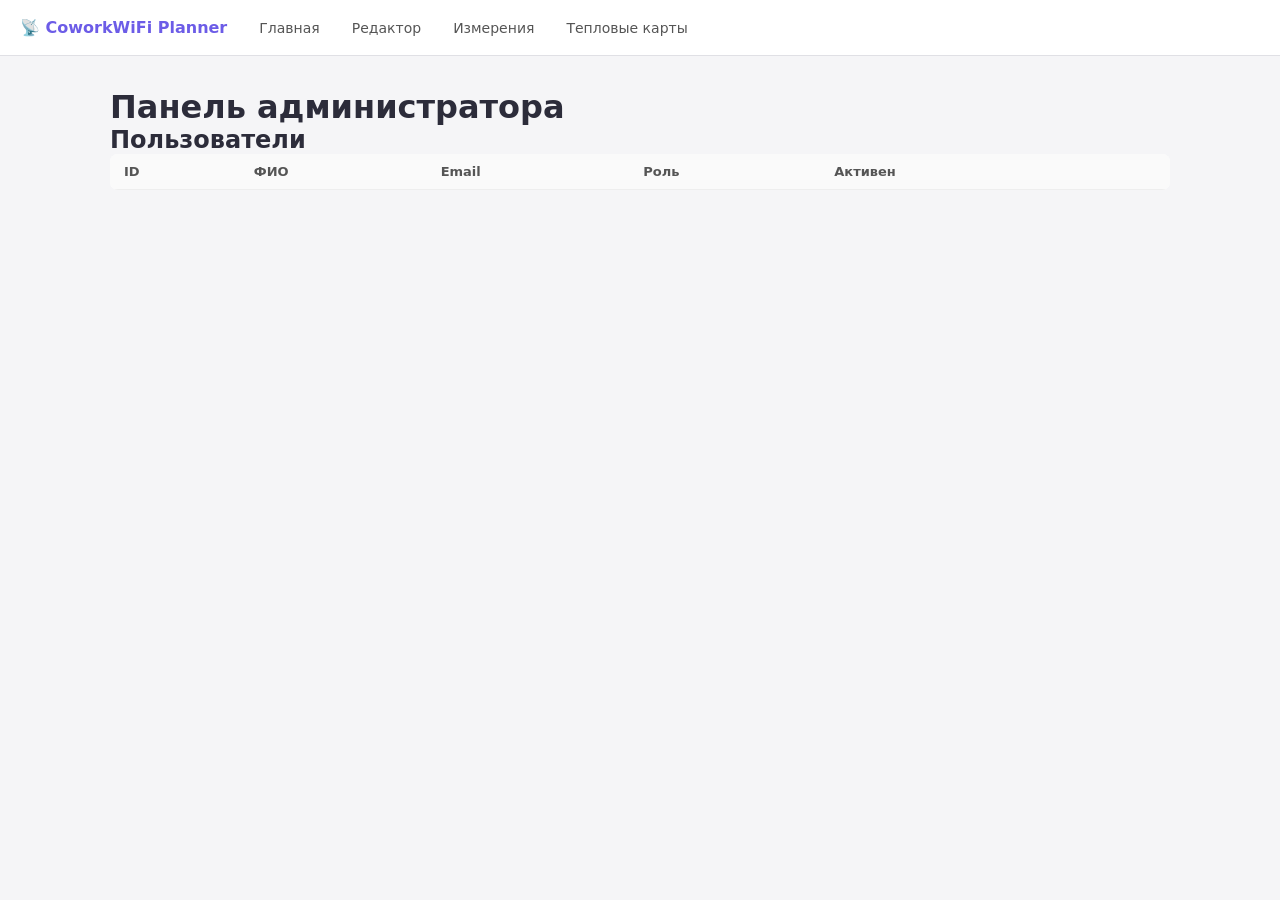
==== static/admin.html @ eb7f139a "Initial commit: CoworkWiFi Planner" ====
<!DOCTYPE html>
<html lang="ru">
<head>
<meta charset="UTF-8">
<title>Админ-панель</title>
<link rel="stylesheet" href="/static/css/style.css">
</head>
<body>
<header class="topbar">
  <div class="logo">📡 CoworkWiFi Planner</div>
  <nav>
    <a href="/static/index.html">Главная</a>
    <a href="/static/editor.html">Редактор</a>
    <a href="/static/measurements.html">Измерения</a>
    <a href="/static/heatmap.html">Тепловые карты</a>
    <a href="/static/admin.html" class="active" id="adminLink" style="display:none">Админ</a>
  </nav>
  <div class="user-info"><span id="userName"></span></div>
</header>
<main class="container">
  <h1>Панель администратора</h1>

  <section>
    <h2>Пользователи</h2>
    <table class="table" id="usersTable">
      <thead>
        <tr><th>ID</th><th>ФИО</th><th>Email</th><th>Роль</th><th>Активен</th><th></th></tr>
      </thead>
      <tbody></tbody>
    </table>
  </section>
</main>
<script src="/static/js/api.js"></script>
<script src="/static/js/admin.js"></script>
</body>
</html>
---- static/css/style.css ----
* { box-sizing: border-box; margin: 0; padding: 0; }
body {
  font-family: 'Segoe UI', system-ui, sans-serif;
  background: #f5f5f7;
  color: #2c2c3a;
  min-height: 100vh;
}
a { color: #6c5ce7; text-decoration: none; }

.topbar {
  height: 56px; background: #fff; border-bottom: 1px solid #e0e0e5;
  display: flex; align-items: center; padding: 0 20px; gap: 24px;
}
.topbar .logo { font-weight: 700; color: #6c5ce7; }
.topbar nav { display: flex; gap: 16px; }
.topbar nav a { color: #555; font-size: 14px; padding: 4px 8px; border-radius: 6px; }
.topbar nav a.active { background: #f0eeff; color: #6c5ce7; }
.user-info { margin-left: auto; display: flex; align-items: center; gap: 12px; font-size: 14px; }

.container { max-width: 1100px; margin: 0 auto; padding: 32px 20px; }

.hero { text-align: center; padding: 40px 0; }
.hero h1 { font-size: 28px; margin-bottom: 12px; }
.hero p { color: #666; margin-bottom: 24px; }
.hero-actions { display: flex; gap: 12px; justify-content: center; }

.features {
  display: grid; grid-template-columns: repeat(auto-fit, minmax(220px, 1fr));
  gap: 16px; margin-top: 40px;
}
.feature {
  background: #fff; padding: 20px; border-radius: 12px;
  border: 1px solid #e0e0e5;
}
.feature-icon { font-size: 28px; margin-bottom: 8px; }
.feature h3 { font-size: 15px; margin-bottom: 6px; }
.feature p { font-size: 13px; color: #666; }

.btn {
  background: #fff; border: 1px solid #d0d0d8; color: #2c2c3a;
  padding: 8px 16px; border-radius: 8px; cursor: pointer; font-size: 14px;
  transition: all .15s;
}
.btn:hover { background: #f5f5f7; }
.btn-primary {
  background: #6c5ce7; border-color: #6c5ce7; color: #fff;
  padding: 8px 16px; border-radius: 8px; cursor: pointer; font-size: 14px;
  display: inline-block;
}
.btn-primary:hover { background: #8171f0; }

/* Авторизация */
.auth-page {
  display: flex; align-items: center; justify-content: center;
  min-height: 100vh; background: linear-gradient(135deg, #6c5ce7, #a29bfe);
}
.auth-card {
  background: #fff; padding: 32px; border-radius: 16px;
  width: 100%; max-width: 400px;
  box-shadow: 0 10px 40px rgba(0,0,0,.15);
}
.auth-card h1 { font-size: 20px; margin-bottom: 6px; text-align: center; }
.auth-card .subtitle { text-align: center; color: #888; font-size: 13px; margin-bottom: 24px; }
.auth-card label { display: block; margin-bottom: 12px; font-size: 13px; color: #555; }
.auth-card input, .auth-card select {
  width: 100%; padding: 10px; border: 1px solid #d0d0d8;
  border-radius: 8px; margin-top: 4px; font-size: 14px;
}
.auth-card button { width: 100%; margin-top: 8px; }
.hint { text-align: center; font-size: 13px; color: #888; margin-top: 16px; }
.msg { margin-top: 12px; font-size: 13px; text-align: center; }
.msg.error { color: #e74c3c; }
.msg.success { color: #27ae60; }

/* Таблицы */
.table { width: 100%; border-collapse: collapse; background: #fff; border-radius: 8px; overflow: hidden; }
.table th, .table td { padding: 10px 14px; text-align: left; border-bottom: 1px solid #eee; font-size: 14px; }
.table th { background: #fafafa; font-weight: 600; color: #555; font-size: 13px; }

pre { background: #2c2c3a; color: #e4e4ec; padding: 12px; border-radius: 8px; font-size: 13px; }
code { background: #f0eeff; color: #6c5ce7; padding: 2px 6px; border-radius: 4px; font-size: 13px; }
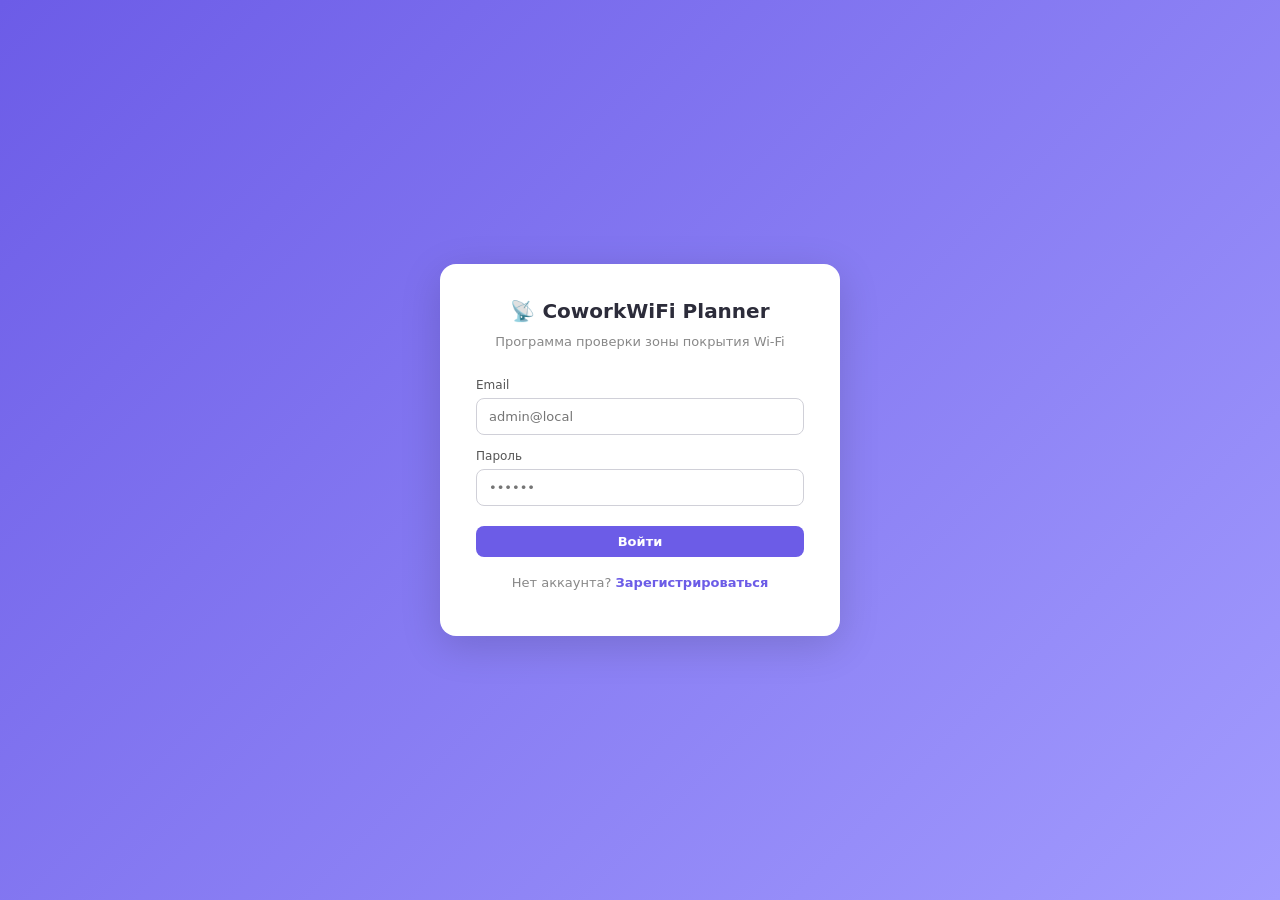
==== commit c7490b47: "ver 0.0.4" ====
--- a/static/admin.html
+++ b/static/admin.html
@@ -2,35 +2,143 @@
 <html lang="ru">
 <head>
 <meta charset="UTF-8">
-<title>Админ-панель</title>
+<meta name="viewport" content="width=device-width, initial-scale=1.0">
+<title>Админ-панель — CoworkWiFi Planner</title>
 <link rel="stylesheet" href="/static/css/style.css">
 </head>
-<body>
+<body class="admin-page">
 <header class="topbar">
   <div class="logo">📡 CoworkWiFi Planner</div>
   <nav>
     <a href="/static/index.html">Главная</a>
     <a href="/static/editor.html">Редактор</a>
     <a href="/static/measurements.html">Измерения</a>
-    <a href="/static/heatmap.html">Тепловые карты</a>
-    <a href="/static/admin.html" class="active" id="adminLink" style="display:none">Админ</a>
+    <a href="/static/admin.html" class="active">Админ</a>
   </nav>
-  <div class="user-info"><span id="userName"></span></div>
+  <div class="user-info">
+    <span id="userName"></span>
+    <button id="logoutBtn" class="btn">Выйти</button>
+  </div>
 </header>
-<main class="container">
+
+<main class="container" style="max-width:1300px">
   <h1>Панель администратора</h1>
 
-  <section>
-    <h2>Пользователи</h2>
-    <table class="table" id="usersTable">
-      <thead>
-        <tr><th>ID</th><th>ФИО</th><th>Email</th><th>Роль</th><th>Активен</th><th></th></tr>
-      </thead>
-      <tbody></tbody>
-    </table>
+  <div class="tabs">
+    <button class="tab active" data-tab="dashboard">📊 Обзор</button>
+    <button class="tab" data-tab="users">👥 Пользователи</button>
+    <button class="tab" data-tab="projects">📁 Проекты</button>
+    <button class="tab" data-tab="audit">📜 Журнал действий</button>
+  </div>
+
+  <!-- ОБЗОР -->
+  <section id="tab-dashboard">
+    <div class="metric-grid" id="metricGrid"></div>
+    <div class="chart-row">
+      <div class="chart-box">
+        <h3>Регистрации за 7 дней</h3>
+        <div class="bar-chart" id="regChart"></div>
+      </div>
+      <div class="chart-box">
+        <h3>Проекты за 7 дней</h3>
+        <div class="bar-chart" id="projChart"></div>
+      </div>
+    </div>
+    <div class="chart-row">
+      <div class="chart-box">
+        <h3>Распределение по ролям</h3>
+        <div id="roleChart"></div>
+      </div>
+      <div class="chart-box">
+        <h3>Содержимое проектов</h3>
+        <div id="contentChart"></div>
+      </div>
+    </div>
+  </section>
+
+  <!-- ПОЛЬЗОВАТЕЛИ -->
+  <section id="tab-users" style="display:none">
+    <div class="toolbar">
+      <h2>Пользователи</h2>
+      <button class="btn-primary-sm" id="addUserBtn">➕ Добавить пользователя</button>
+    </div>
+    <div class="table-wrap">
+      <table class="table" id="usersTable">
+        <thead>
+          <tr>
+            <th>ID</th><th>ФИО</th><th>Email</th><th>Роль</th>
+            <th>Статус</th><th>Зарегистрирован</th><th>Последний вход</th>
+            <th>Действия</th>
+          </tr>
+        </thead>
+        <tbody></tbody>
+      </table>
+    </div>
+  </section>
+
+  <!-- ПРОЕКТЫ -->
+  <section id="tab-projects" style="display:none">
+    <div class="toolbar">
+      <h2>Все проекты</h2>
+    </div>
+    <div class="table-wrap">
+      <table class="table" id="projectsTable">
+        <thead>
+          <tr>
+            <th>ID</th><th>Название</th><th>Владелец</th><th>Размер</th>
+            <th>Элементов</th><th>Устройств</th><th>AP</th><th>Создан</th><th></th>
+          </tr>
+        </thead>
+        <tbody></tbody>
+      </table>
+    </div>
+  </section>
+
+  <!-- ЖУРНАЛ -->
+  <section id="tab-audit" style="display:none">
+    <div class="toolbar">
+      <h2>Журнал действий</h2>
+      <button class="btn-sm" id="refreshAudit">🔄 Обновить</button>
+    </div>
+    <div class="table-wrap">
+      <table class="table" id="auditTable">
+        <thead>
+          <tr>
+            <th>Время</th><th>Пользователь</th><th>Действие</th>
+            <th>Сущность</th><th>ID</th>
+          </tr>
+        </thead>
+        <tbody></tbody>
+      </table>
+    </div>
   </section>
 </main>
+
+<!-- МОДАЛКА добавления пользователя -->
+<div class="modal-mask" id="userModal">
+  <div class="modal">
+    <h2>Новый пользователь</h2>
+    <label>ФИО</label>
+    <input type="text" id="nuName" placeholder="Иван Иванов">
+    <label>Email</label>
+    <input type="email" id="nuEmail" placeholder="user@example.com">
+    <label>Пароль</label>
+    <input type="password" id="nuPassword" placeholder="минимум 6 символов">
+    <label>Роль</label>
+    <select id="nuRole">
+      <option value="analyst">Аналитик</option>
+      <option value="engineer">Инженер</option>
+      <option value="admin">Администратор</option>
+    </select>
+    <div class="modal-btns">
+      <button class="cancel" id="nuCancel">Отмена</button>
+      <button class="ok" id="nuCreate">Создать</button>
+    </div>
+  </div>
+</div>
+
 <script src="/static/js/api.js"></script>
+<script src="/static/js/report.js"></script>
 <script src="/static/js/admin.js"></script>
 </body>
 </html>
--- a/static/css/style.css
+++ b/static/css/style.css
@@ -1,81 +1,688 @@
+/* ============================================================
+   CoworkWiFi Planner — ЕДИНЫЙ ФАЙЛ СТИЛЕЙ
+   Курсовой проект 2026–2027 · Скрыпкин М. Ю. · СИП-323/24
+   ============================================================ */
+
+/* 1. БАЗА */
 * { box-sizing: border-box; margin: 0; padding: 0; }
 body {
-  font-family: 'Segoe UI', system-ui, sans-serif;
+  font-family: 'Segoe UI', system-ui, -apple-system, sans-serif;
   background: #f5f5f7;
   color: #2c2c3a;
   min-height: 100vh;
+  font-size: 14px;
+  line-height: 1.5;
 }
 a { color: #6c5ce7; text-decoration: none; }
-
+a:hover { text-decoration: underline; }
+body.editor-page, body.measurements-page { overflow: hidden; margin: 0; }
+
+/* 2. TOPBAR */
 .topbar {
   height: 56px; background: #fff; border-bottom: 1px solid #e0e0e5;
-  display: flex; align-items: center; padding: 0 20px; gap: 24px;
-}
-.topbar .logo { font-weight: 700; color: #6c5ce7; }
-.topbar nav { display: flex; gap: 16px; }
-.topbar nav a { color: #555; font-size: 14px; padding: 4px 8px; border-radius: 6px; }
-.topbar nav a.active { background: #f0eeff; color: #6c5ce7; }
-.user-info { margin-left: auto; display: flex; align-items: center; gap: 12px; font-size: 14px; }
-
-.container { max-width: 1100px; margin: 0 auto; padding: 32px 20px; }
-
-.hero { text-align: center; padding: 40px 0; }
-.hero h1 { font-size: 28px; margin-bottom: 12px; }
-.hero p { color: #666; margin-bottom: 24px; }
-.hero-actions { display: flex; gap: 12px; justify-content: center; }
-
-.features {
-  display: grid; grid-template-columns: repeat(auto-fit, minmax(220px, 1fr));
-  gap: 16px; margin-top: 40px;
-}
-.feature {
-  background: #fff; padding: 20px; border-radius: 12px;
-  border: 1px solid #e0e0e5;
-}
-.feature-icon { font-size: 28px; margin-bottom: 8px; }
-.feature h3 { font-size: 15px; margin-bottom: 6px; }
-.feature p { font-size: 13px; color: #666; }
-
+  display: flex; align-items: center; padding: 0 20px;
+  gap: 24px; flex-shrink: 0;
+}
+.topbar .logo { font-weight: 700; color: #6c5ce7; font-size: 14px; white-space: nowrap; }
+.topbar nav { display: flex; gap: 4px; flex: 1; }
+.topbar nav a {
+  color: #555; font-size: 13px; padding: 6px 12px;
+  border-radius: 6px; text-decoration: none;
+  transition: background .15s, color .15s;
+}
+.topbar nav a:hover { background: #f5f5f7; color: #2c2c3a; text-decoration: none; }
+.topbar nav a.active { background: #f0eeff; color: #6c5ce7; font-weight: 600; }
+.user-info {
+  margin-left: auto; display: flex; align-items: center;
+  gap: 12px; font-size: 13px; color: #555;
+}
+
+/* 3. КНОПКИ */
 .btn {
   background: #fff; border: 1px solid #d0d0d8; color: #2c2c3a;
-  padding: 8px 16px; border-radius: 8px; cursor: pointer; font-size: 14px;
-  transition: all .15s;
+  padding: 7px 14px; border-radius: 8px; cursor: pointer;
+  font-size: 13px; font-family: inherit; transition: all .15s;
+  display: inline-flex; align-items: center; gap: 6px;
 }
 .btn:hover { background: #f5f5f7; }
 .btn-primary {
-  background: #6c5ce7; border-color: #6c5ce7; color: #fff;
-  padding: 8px 16px; border-radius: 8px; cursor: pointer; font-size: 14px;
-  display: inline-block;
-}
-.btn-primary:hover { background: #8171f0; }
-
-/* Авторизация */
-.auth-page {
-  display: flex; align-items: center; justify-content: center;
-  min-height: 100vh; background: linear-gradient(135deg, #6c5ce7, #a29bfe);
-}
-.auth-card {
-  background: #fff; padding: 32px; border-radius: 16px;
-  width: 100%; max-width: 400px;
-  box-shadow: 0 10px 40px rgba(0,0,0,.15);
-}
-.auth-card h1 { font-size: 20px; margin-bottom: 6px; text-align: center; }
-.auth-card .subtitle { text-align: center; color: #888; font-size: 13px; margin-bottom: 24px; }
-.auth-card label { display: block; margin-bottom: 12px; font-size: 13px; color: #555; }
-.auth-card input, .auth-card select {
-  width: 100%; padding: 10px; border: 1px solid #d0d0d8;
-  border-radius: 8px; margin-top: 4px; font-size: 14px;
-}
-.auth-card button { width: 100%; margin-top: 8px; }
-.hint { text-align: center; font-size: 13px; color: #888; margin-top: 16px; }
+  background: #6c5ce7; border: none; color: #fff;
+  padding: 8px 16px; border-radius: 8px; cursor: pointer;
+  font-size: 13px; font-weight: 600; font-family: inherit;
+  transition: background .15s;
+  display: inline-flex; align-items: center; justify-content: center;
+  gap: 6px; text-decoration: none;
+}
+.btn-primary:hover { background: #8171f0; color: #fff; text-decoration: none; }
+.btn-danger {
+  background: #e74c3c; color: #fff; border: none;
+  padding: 8px 14px; border-radius: 6px; cursor: pointer;
+  font-size: 13px; font-family: inherit; transition: background .15s;
+  width: 100%; margin-top: 6px;
+}
+.btn-danger:hover { background: #c0392b; }
+.btn-sm {
+  background: #fff; border: 1px solid #d0d0d8;
+  padding: 4px 10px; border-radius: 5px; font-size: 11px;
+  cursor: pointer; font-family: inherit; margin-right: 4px;
+  transition: background .15s;
+}
+.btn-sm:hover { background: #f5f5f7; }
+.btn-sm.danger { color: #e74c3c; border-color: #f5c6c0; }
+.btn-sm.danger:hover { background: #fcebe8; }
+.btn-primary-sm {
+  background: #6c5ce7; color: #fff; border: none;
+  padding: 8px 14px; border-radius: 6px; font-size: 13px;
+  cursor: pointer; font-weight: 600; font-family: inherit;
+  transition: background .15s;
+}
+.btn-primary-sm:hover { background: #8171f0; }
+
+/* 4. КОНТЕЙНЕР */
+.container { max-width: 1100px; margin: 0 auto; padding: 32px 20px; }
+.container h1 { font-size: 22px; font-weight: 700; margin-bottom: 16px; }
+
+/* 5. ТАБЛИЦЫ */
+.table-wrap {
+  background: #fff; border: 1px solid #e0e0e5;
+  border-radius: 12px; overflow: hidden;
+}
+.table { width: 100%; border-collapse: collapse; font-size: 13px; }
+.table th, .table td {
+  padding: 10px 14px; text-align: left;
+  border-bottom: 1px solid #f0f0f5; vertical-align: middle;
+}
+.table th {
+  background: #fafafa; font-weight: 600; color: #555;
+  font-size: 11px; text-transform: uppercase; letter-spacing: .5px;
+}
+.table tr:last-child td { border-bottom: none; }
+.table tr:hover td { background: #fafaff; }
+
+/* 6. БЕЙДЖИ */
+.badge {
+  display: inline-block; padding: 3px 9px;
+  border-radius: 10px; font-size: 10px; font-weight: 700;
+  text-transform: uppercase; letter-spacing: .3px;
+}
+.badge.admin    { background: #ffe0e0; color: #c0392b; }
+.badge.engineer { background: #e0f0ff; color: #2980b9; }
+.badge.analyst  { background: #e8e8f0; color: #555; }
+.badge.active   { background: #d8f5e8; color: #00b894; }
+.badge.blocked  { background: #f0f0f0; color: #999; }
+
+/* 7. СООБЩЕНИЯ */
 .msg { margin-top: 12px; font-size: 13px; text-align: center; }
 .msg.error { color: #e74c3c; }
 .msg.success { color: #27ae60; }
 
-/* Таблицы */
-.table { width: 100%; border-collapse: collapse; background: #fff; border-radius: 8px; overflow: hidden; }
-.table th, .table td { padding: 10px 14px; text-align: left; border-bottom: 1px solid #eee; font-size: 14px; }
-.table th { background: #fafafa; font-weight: 600; color: #555; font-size: 13px; }
-
-pre { background: #2c2c3a; color: #e4e4ec; padding: 12px; border-radius: 8px; font-size: 13px; }
-code { background: #f0eeff; color: #6c5ce7; padding: 2px 6px; border-radius: 4px; font-size: 13px; }+/* 8. КОД */
+pre {
+  background: #2c2c3a; color: #e4e4ec; padding: 12px;
+  border-radius: 8px; font-size: 12px; overflow-x: auto;
+  font-family: 'Consolas', 'Monaco', monospace;
+}
+code {
+  background: #f0eeff; color: #6c5ce7; padding: 2px 6px;
+  border-radius: 4px; font-size: 12px;
+  font-family: 'Consolas', 'Monaco', monospace;
+}
+
+/* 9. МОДАЛЬНЫЕ ОКНА */
+.modal-mask {
+  position: fixed; inset: 0; background: rgba(0,0,0,.4);
+  display: none; align-items: center; justify-content: center; z-index: 100;
+}
+.modal-mask.show { display: flex; }
+.modal {
+  background: #fff; padding: 24px; border-radius: 12px;
+  width: 380px; max-width: 92vw;
+  box-shadow: 0 10px 40px rgba(0,0,0,.2);
+}
+.modal h2 { font-size: 16px; margin-bottom: 14px; color: #2c2c3a; }
+.modal label { display: block; font-size: 12px; color: #777; margin: 10px 0 4px; }
+.modal input, .modal select, .modal textarea {
+  width: 100%; padding: 8px 10px; border: 1px solid #d0d0d8;
+  border-radius: 6px; font-size: 13px; font-family: inherit;
+  outline: none; box-sizing: border-box;
+}
+.modal input:focus, .modal select:focus, .modal textarea:focus { border-color: #6c5ce7; }
+.modal-btns { display: flex; gap: 8px; margin-top: 18px; }
+.modal-btns button {
+  flex: 1; padding: 9px; border-radius: 6px; font-size: 13px;
+  cursor: pointer; border: none; font-family: inherit;
+  transition: background .15s;
+}
+.modal-btns .cancel { background: #f0f0f5; color: #555; }
+.modal-btns .cancel:hover { background: #e4e4ea; }
+.modal-btns .ok { background: #6c5ce7; color: #fff; font-weight: 600; }
+.modal-btns .ok:hover { background: #8171f0; }
+
+/* 10. ПУСТЫЕ СОСТОЯНИЯ */
+.empty { text-align: center; padding: 40px 20px; color: #999; font-size: 13px; }
+.empty .big { font-size: 42px; opacity: .4; margin-bottom: 8px; }
+
+/* 11. АВТОРИЗАЦИЯ */
+.auth-page {
+  display: flex; align-items: center; justify-content: center;
+  min-height: 100vh;
+  background: linear-gradient(135deg, #6c5ce7 0%, #a29bfe 100%);
+  padding: 20px;
+}
+.auth-card {
+  background: #fff; padding: 32px 36px; border-radius: 16px;
+  width: 100%; max-width: 400px;
+  box-shadow: 0 10px 40px rgba(0,0,0,.15);
+}
+.auth-card h1 { font-size: 20px; margin-bottom: 6px; text-align: center; font-weight: 700; }
+.auth-card .subtitle { text-align: center; color: #888; font-size: 13px; margin-bottom: 24px; }
+.auth-card label { display: block; margin-bottom: 12px; font-size: 12px; color: #555; }
+.auth-card input, .auth-card select {
+  width: 100%; padding: 10px 12px; border: 1px solid #d0d0d8;
+  border-radius: 8px; margin-top: 4px; font-size: 13px;
+  font-family: inherit; outline: none; box-sizing: border-box;
+}
+.auth-card input:focus, .auth-card select:focus { border-color: #6c5ce7; }
+.auth-card button { width: 100%; margin-top: 8px; }
+.hint { text-align: center; font-size: 13px; color: #888; margin-top: 16px; }
+.hint a { color: #6c5ce7; font-weight: 600; }
+
+/* 12. ГЛАВНАЯ */
+.hero {
+  min-height: 560px;
+  background: linear-gradient(135deg, #6c5ce7 0%, #8171f0 50%, #a29bfe 100%);
+  color: #fff; display: flex; flex-direction: column;
+  align-items: center; justify-content: center;
+  padding: 60px 20px; text-align: center;
+  position: relative; overflow: hidden;
+}
+.hero::before {
+  content: ""; position: absolute; width: 800px; height: 800px;
+  border-radius: 50%;
+  background: radial-gradient(circle, rgba(255,255,255,.08) 0%, transparent 60%);
+  top: -300px; right: -300px; pointer-events: none;
+}
+.hero::after {
+  content: ""; position: absolute; width: 600px; height: 600px;
+  border-radius: 50%;
+  background: radial-gradient(circle, rgba(255,255,255,.06) 0%, transparent 60%);
+  bottom: -200px; left: -200px; pointer-events: none;
+}
+.hero-logo {
+  font-size: 64px; margin-bottom: 16px;
+  filter: drop-shadow(0 4px 16px rgba(0,0,0,.2));
+  position: relative; z-index: 1;
+}
+.hero h1 {
+  font-size: 44px; font-weight: 800; margin: 0 0 12px;
+  letter-spacing: -1px; position: relative; z-index: 1; line-height: 1.15;
+}
+.hero .subtitle {
+  font-size: 18px; opacity: .9; max-width: 620px;
+  margin: 0 auto 36px; line-height: 1.5;
+  position: relative; z-index: 1;
+}
+.hero-cta {
+  display: inline-flex; align-items: center; gap: 12px;
+  background: #fff; color: #6c5ce7; font-size: 18px; font-weight: 700;
+  padding: 18px 42px; border-radius: 50px; border: none;
+  cursor: pointer; text-decoration: none;
+  box-shadow: 0 12px 32px rgba(0,0,0,.18);
+  transition: transform .15s, box-shadow .15s;
+  position: relative; z-index: 1;
+}
+.hero-cta:hover {
+  transform: translateY(-3px);
+  box-shadow: 0 18px 40px rgba(0,0,0,.24);
+  text-decoration: none; color: #6c5ce7;
+}
+.hero-cta .arrow { font-size: 22px; transition: transform .15s; }
+.hero-cta:hover .arrow { transform: translateX(4px); }
+.hero-features-mini {
+  display: flex; gap: 26px; flex-wrap: wrap;
+  justify-content: center; margin-top: 42px;
+  font-size: 13px; opacity: .85;
+  position: relative; z-index: 1;
+}
+.hero-features-mini span { display: inline-flex; align-items: center; gap: 6px; }
+.hero-user-badge {
+  position: absolute; top: 20px; right: 24px;
+  background: rgba(255,255,255,.15); color: #fff;
+  padding: 8px 14px; border-radius: 20px; font-size: 13px;
+  z-index: 2; display: flex; gap: 12px; align-items: center;
+}
+.hero-user-badge button {
+  background: rgba(255,255,255,.2); border: none; color: #fff;
+  padding: 4px 10px; border-radius: 12px; cursor: pointer;
+  font-size: 12px; font-family: inherit;
+}
+
+.section { max-width: 1100px; margin: 0 auto; padding: 70px 20px; }
+.section-title {
+  text-align: center; font-size: 30px; font-weight: 800;
+  margin: 0 0 12px; color: #2c2c3a;
+}
+.section-sub {
+  text-align: center; color: #777; font-size: 15px;
+  max-width: 640px; margin: 0 auto 46px; line-height: 1.6;
+}
+.features-grid {
+  display: grid;
+  grid-template-columns: repeat(auto-fit, minmax(280px, 1fr));
+  gap: 20px;
+}
+.feature {
+  background: #fff; border: 1px solid #e0e0e5;
+  border-radius: 16px; padding: 26px 24px;
+  transition: transform .15s, box-shadow .15s, border-color .15s;
+}
+.feature:hover {
+  transform: translateY(-4px);
+  box-shadow: 0 12px 32px rgba(108,92,231,.10);
+  border-color: #d0cbff;
+}
+.feature-icon {
+  width: 48px; height: 48px;
+  background: linear-gradient(135deg, #6c5ce7, #a29bfe);
+  border-radius: 12px; display: flex; align-items: center;
+  justify-content: center; font-size: 22px; color: #fff;
+  margin-bottom: 14px;
+}
+.feature h3 { font-size: 16px; margin: 0 0 8px; color: #2c2c3a; }
+.feature p { font-size: 13px; color: #777; line-height: 1.6; margin: 0; }
+
+.steps {
+  background: #fff; border-top: 1px solid #e0e0e5;
+  border-bottom: 1px solid #e0e0e5;
+}
+.steps .section { padding: 70px 20px; }
+.step-row {
+  display: grid;
+  grid-template-columns: repeat(auto-fit, minmax(220px, 1fr));
+  gap: 24px; margin-top: 8px;
+}
+.step { text-align: center; padding: 20px 12px; }
+.step-num {
+  width: 52px; height: 52px; border-radius: 50%;
+  background: #f0eeff; color: #6c5ce7; font-size: 22px; font-weight: 800;
+  display: flex; align-items: center; justify-content: center;
+  margin: 0 auto 14px;
+}
+.step h4 { font-size: 15px; margin: 0 0 6px; color: #2c2c3a; }
+.step p { font-size: 13px; color: #777; margin: 0; line-height: 1.5; }
+
+.about {
+  background: linear-gradient(180deg, #ffffff 0%, #f8f7ff 100%);
+  border-top: 1px solid #e0e0e5;
+}
+.about-card {
+  max-width: 720px; margin: 0 auto; background: #fff;
+  border: 1px solid #e0e0e5; border-radius: 20px;
+  padding: 40px 44px; box-shadow: 0 8px 32px rgba(108,92,231,.06);
+  text-align: center;
+}
+.about-card .uni {
+  font-size: 13px; letter-spacing: 1px; text-transform: uppercase;
+  color: #6c5ce7; font-weight: 700; margin-bottom: 12px;
+}
+.about-card h2 { font-size: 22px; margin: 0 0 18px; line-height: 1.3; color: #2c2c3a; }
+.about-card p { font-size: 14px; color: #555; line-height: 1.7; margin: 0 0 12px; }
+.about-divider {
+  width: 60px; height: 3px;
+  background: linear-gradient(90deg, #6c5ce7, #a29bfe);
+  border-radius: 3px; margin: 22px auto;
+}
+.author-info {
+  display: flex; justify-content: center; gap: 40px;
+  flex-wrap: wrap; margin-top: 24px;
+}
+.author-item { text-align: center; }
+.author-item .lbl {
+  font-size: 11px; text-transform: uppercase; color: #999;
+  letter-spacing: .5px; margin-bottom: 4px; font-weight: 600;
+}
+.author-item .val { font-size: 15px; color: #2c2c3a; font-weight: 700; }
+
+footer {
+  background: #2c2c3a; color: #b0b0c0;
+  text-align: center; padding: 30px 20px; font-size: 13px;
+}
+footer a { color: #a29bfe; text-decoration: none; }
+footer a:hover { text-decoration: underline; }
+footer p { margin: 0 0 8px; }
+footer p:last-child { margin-bottom: 0; }
+
+/* 13. РЕДАКТОР */
+.editor-layout { display: flex; height: calc(100vh - 56px); overflow: hidden; }
+.editor-side {
+  width: 240px; background: #fff; border-right: 1px solid #e0e0e5;
+  padding: 10px; overflow-y: auto; flex-shrink: 0;
+}
+.editor-side h3 {
+  font-size: 11px; text-transform: uppercase; letter-spacing: .5px;
+  color: #999; margin: 14px 0 6px; font-weight: 600;
+}
+.editor-side h3:first-child { margin-top: 0; }
+.editor-side select, .editor-side input[type="text"],
+.editor-side input[type="number"] {
+  width: 100%; padding: 6px 8px; border: 1px solid #d0d0d8;
+  border-radius: 6px; font-size: 13px; margin-bottom: 6px;
+  box-sizing: border-box; font-family: inherit; outline: none;
+}
+.editor-side select:focus, .editor-side input:focus { border-color: #6c5ce7; }
+
+.lib-grid { display: grid; grid-template-columns: 1fr 1fr; gap: 4px; }
+.lib-item {
+  padding: 8px 4px; border: 1px solid #e0e0e5; border-radius: 6px;
+  cursor: pointer; text-align: center; font-size: 10px;
+  background: #fff; transition: all .15s; line-height: 1.2;
+}
+.lib-item:hover { border-color: #6c5ce7; background: #f8f7ff; }
+.lib-item.active { border-color: #6c5ce7; background: #f0eeff; }
+.lib-item .ic { display: block; font-size: 18px; margin-bottom: 3px; }
+
+.tool-btn {
+  display: block; width: 100%; margin-bottom: 4px; padding: 7px 10px;
+  cursor: pointer; border: 1px solid #d0d0d8; background: #fff;
+  border-radius: 6px; font-size: 12px; text-align: left;
+  font-family: inherit; transition: background .15s;
+}
+.tool-btn:hover { background: #f5f5f7; }
+.tool-btn.active { background: #6c5ce7; color: #fff; border-color: #6c5ce7; }
+
+.editor-canvas {
+  flex: 1; background: #f0f0f5; position: relative; overflow: hidden;
+}
+.editor-canvas svg#planSvg {
+  position: absolute; inset: 0; width: 100%; height: 100%;
+  display: block; touch-action: none; z-index: 2;
+  background: transparent; user-select: none;
+}
+.editor-canvas canvas#heatmapCanvas {
+  position: absolute; inset: 0; width: 100%; height: 100%;
+  pointer-events: none; opacity: .7; display: none; z-index: 1;
+}
+.canvas-hint {
+  position: absolute; top: 12px; left: 50%; transform: translateX(-50%);
+  background: rgba(44,44,58,.9); color: #fff;
+  padding: 6px 14px; border-radius: 20px; font-size: 12px;
+  z-index: 5; pointer-events: none; white-space: nowrap;
+  max-width: 80%; overflow: hidden; text-overflow: ellipsis;
+}
+.zoom-bar {
+  position: absolute; bottom: 16px; right: 16px;
+  background: #fff; border: 1px solid #d0d0d8; border-radius: 6px;
+  display: flex; box-shadow: 0 2px 8px rgba(0,0,0,.1); z-index: 5;
+}
+.zoom-bar button {
+  width: 32px; height: 32px; border: none; background: none;
+  cursor: pointer; font-size: 14px; font-family: inherit;
+}
+.zoom-bar button:hover { background: #f5f5f7; }
+.zoom-bar span {
+  padding: 0 8px; font-size: 12px; line-height: 32px; color: #777;
+  border-left: 1px solid #e0e0e5; border-right: 1px solid #e0e0e5;
+}
+.editor-props {
+  width: 280px; background: #fff; border-left: 1px solid #e0e0e5;
+  overflow-y: auto; flex-shrink: 0;
+}
+.props-header {
+  padding: 12px 14px; border-bottom: 1px solid #e0e0e5;
+  display: flex; align-items: center; gap: 10px;
+}
+.props-header .icon {
+  width: 34px; height: 34px; background: #6c5ce7; border-radius: 8px;
+  display: flex; align-items: center; justify-content: center;
+  color: #fff; font-size: 16px; flex-shrink: 0;
+}
+.props-header .title { font-size: 13px; font-weight: 600; color: #2c2c3a; }
+.props-header .subtitle { font-size: 10px; color: #999; }
+.props-section { padding: 10px 14px; border-bottom: 1px solid #e0e0e5; }
+.props-section h4 {
+  font-size: 10px; text-transform: uppercase; letter-spacing: .5px;
+  color: #999; margin-bottom: 8px; font-weight: 600;
+}
+.props-row {
+  display: flex; justify-content: space-between; align-items: center;
+  margin-bottom: 6px; font-size: 12px; gap: 6px;
+}
+.props-row label { color: #777; flex-shrink: 0; }
+.props-row input, .props-row select {
+  flex: 1; padding: 5px 7px; border: 1px solid #d0d0d8;
+  border-radius: 4px; font-size: 12px; font-family: inherit;
+  outline: none; min-width: 0;
+}
+.props-row input:focus, .props-row select:focus { border-color: #6c5ce7; }
+.props-empty { padding: 30px 20px; text-align: center; color: #999; font-size: 13px; }
+.props-empty .big { font-size: 40px; margin-bottom: 10px; opacity: .4; }
+
+.legend {
+  position: absolute; bottom: 16px; left: 16px;
+  background: #fff; border: 1px solid #e0e0e5; border-radius: 8px;
+  padding: 10px 12px; font-size: 11px; z-index: 5;
+  box-shadow: 0 2px 8px rgba(0,0,0,.1);
+}
+.legend-title {
+  font-weight: 600; margin-bottom: 6px; color: #777;
+  text-transform: uppercase; font-size: 10px; letter-spacing: .5px;
+}
+.legend-row { display: flex; align-items: center; gap: 8px; margin-bottom: 3px; }
+.legend-swatch { width: 14px; height: 10px; border-radius: 2px; }
+
+.stats-table { width: 100%; border-collapse: collapse; margin-bottom: 14px; font-size: 12px; }
+.stats-table td { padding: 6px 10px; border-bottom: 1px solid #f0f0f5; }
+.stats-table td:first-child { color: #555; }
+.stats-table td:not(:first-child) {
+  text-align: right; font-weight: 600; color: #6c5ce7;
+}
+
+.load-summary {
+  display: grid; grid-template-columns: 1fr 1fr 1fr;
+  gap: 10px; margin-bottom: 16px;
+}
+.load-summary .box {
+  background: #f8f7ff; border-radius: 8px;
+  padding: 10px 12px; text-align: center;
+}
+.load-summary .box .lbl {
+  font-size: 10px; text-transform: uppercase; color: #999;
+  letter-spacing: .5px; margin-bottom: 4px;
+}
+.load-summary .box .val { font-size: 18px; font-weight: 700; color: #2c2c3a; }
+.load-ap {
+  background: #fff; border: 1px solid #e0e0e5; border-radius: 8px;
+  padding: 10px 12px; margin-bottom: 8px;
+}
+.load-ap .head {
+  display: flex; justify-content: space-between; align-items: center;
+  font-size: 13px; font-weight: 600; margin-bottom: 6px;
+}
+.load-ap .head .badge {
+  font-size: 10px; padding: 2px 8px; border-radius: 10px; font-weight: 600;
+}
+.load-ap .progress {
+  height: 8px; background: #f0f0f5; border-radius: 4px;
+  overflow: hidden; margin-bottom: 6px;
+}
+.load-ap .progress > div { height: 100%; border-radius: 4px; transition: width .3s; }
+.load-ap .stats {
+  font-size: 11px; color: #777;
+  display: flex; justify-content: space-between;
+}
+.load-warning {
+  padding: 8px 12px; border-radius: 6px; margin: 6px 0;
+  font-size: 11px; line-height: 1.4;
+}
+.load-warning.ok { background: #e8f7f0; color: #007758; border-left: 3px solid #00b894; }
+.load-warning.warning { background: #fef7e6; color: #8a5a00; border-left: 3px solid #fdcb6e; }
+.load-warning.error { background: #fdecea; color: #8a1f18; border-left: 3px solid #e74c3c; }
+
+/* 14. ИЗМЕРЕНИЯ */
+.meas-item {
+  padding: 8px 10px; border: 1px solid #e0e0e5; border-radius: 6px;
+  margin-bottom: 4px; font-size: 12px; cursor: pointer;
+  display: flex; justify-content: space-between; align-items: center;
+  transition: all .15s;
+}
+.meas-item:hover { border-color: #6c5ce7; background: #f8f7ff; }
+.meas-item.active { border-color: #6c5ce7; background: #f0eeff; }
+.meas-item .del { color: #e74c3c; cursor: pointer; font-size: 14px; padding: 0 4px; }
+
+/* 15. АДМИН-ПАНЕЛЬ */
+.tabs {
+  display: flex; gap: 4px; border-bottom: 1px solid #e0e0e5;
+  margin-bottom: 20px;
+}
+.tab {
+  background: none; border: none; padding: 10px 18px;
+  cursor: pointer; font-size: 14px; color: #777;
+  border-bottom: 2px solid transparent; margin-bottom: -1px;
+  font-family: inherit; transition: color .15s;
+}
+.tab:hover { color: #2c2c3a; }
+.tab.active {
+  color: #6c5ce7; border-bottom-color: #6c5ce7; font-weight: 600;
+}
+.metric-grid {
+  display: grid;
+  grid-template-columns: repeat(auto-fit, minmax(180px, 1fr));
+  gap: 14px; margin-bottom: 24px;
+}
+.metric-card {
+  background: #fff; border: 1px solid #e0e0e5;
+  border-radius: 12px; padding: 16px 18px;
+}
+.metric-card .label {
+  font-size: 11px; text-transform: uppercase; color: #999;
+  letter-spacing: .5px; margin-bottom: 6px; font-weight: 600;
+}
+.metric-card .value { font-size: 26px; font-weight: 700; color: #2c2c3a; line-height: 1; }
+.metric-card .sub { font-size: 11px; color: #999; margin-top: 6px; }
+.metric-card.accent { border-left: 4px solid #6c5ce7; }
+.metric-card.ok     { border-left: 4px solid #00b894; }
+.metric-card.warn   { border-left: 4px solid #fdcb6e; }
+.metric-card.info   { border-left: 4px solid #3498db; }
+.chart-row { display: grid; grid-template-columns: 1fr 1fr; gap: 16px; margin-bottom: 24px; }
+.chart-box {
+  background: #fff; border: 1px solid #e0e0e5;
+  border-radius: 12px; padding: 16px 18px;
+}
+.chart-box h3 { font-size: 13px; font-weight: 600; margin-bottom: 14px; color: #555; }
+.bar-chart { display: flex; align-items: flex-end; gap: 6px; height: 120px; padding-top: 8px; }
+.bar-col {
+  flex: 1; display: flex; flex-direction: column;
+  align-items: center; justify-content: flex-end; height: 100%;
+}
+.bar-col .bar {
+  width: 100%; background: linear-gradient(180deg, #8171f0, #6c5ce7);
+  border-radius: 4px 4px 0 0; min-height: 2px; transition: all .3s;
+}
+.bar-col .bar.ok { background: linear-gradient(180deg, #55efc4, #00b894); }
+.bar-col .bar-count { font-size: 10px; color: #6c5ce7; font-weight: 700; margin-bottom: 2px; }
+.bar-col .bar-label { font-size: 10px; color: #999; margin-top: 6px; }
+.role-row {
+  display: flex; align-items: center; gap: 10px;
+  margin-bottom: 10px; font-size: 12px;
+}
+.role-row .role-name { width: 100px; color: #555; font-weight: 600; }
+.role-row .role-bar {
+  flex: 1; height: 8px; background: #f0f0f5;
+  border-radius: 4px; overflow: hidden;
+}
+.role-row .role-fill { height: 100%; border-radius: 4px; transition: width .3s; }
+.role-row .role-count { width: 40px; text-align: right; color: #777; font-weight: 600; }
+.toolbar { display: flex; justify-content: space-between; align-items: center; margin-bottom: 14px; }
+.toolbar h2 { font-size: 16px; font-weight: 700; }
+
+/* Адаптивность */
+@media (max-width: 900px) {
+  .chart-row { grid-template-columns: 1fr; }
+  .editor-side { width: 200px; }
+  .editor-props { width: 240px; }
+  .hero h1 { font-size: 32px; }
+  .section-title { font-size: 24px; }
+}
+@media (max-width: 700px) {
+  .topbar nav a { padding: 6px 8px; font-size: 12px; }
+  .editor-layout { flex-direction: column; }
+  .editor-side, .editor-props {
+    width: 100%; max-height: 200px;
+    border-right: none; border-bottom: 1px solid #e0e0e5;
+  }
+  .metric-grid { grid-template-columns: 1fr 1fr; }
+  .load-summary { grid-template-columns: 1fr; }
+}
+@media print {
+  .topbar, .editor-side, .editor-props, .zoom-bar,
+  .canvas-hint, .no-print { display: none !important; }
+  body { background: #fff; }
+  .container { max-width: 100%; padding: 0; }
+}
+  /* Рамка множественного выделения */
+  .selection-rect {
+    position: absolute;
+    border: 2px dashed #6c5ce7;
+    background: rgba(108,92,231,.08);
+    pointer-events: none;
+    z-index: 4;
+    display: none;
+  }
+  /* Подсветка множественного выделения */
+  .editor-canvas.multi-selecting {
+    cursor: crosshair;
+  }
+  /* Направляющие (для Этапа 2) */
+  .guide-line {
+    position: absolute;
+    background: #ff4081;
+    pointer-events: none;
+    z-index: 6;
+    display: none;
+  }
+  .guide-line.v { width: 1px; height: 100%; }
+  .guide-line.h { height: 1px; width: 100%; }
+
+  /* Индикатор сетки */
+  .snap-indicator {
+    position: absolute;
+    background: rgba(108,92,231,.15);
+    border: 1px solid #6c5ce7;
+    border-radius: 4px;
+    pointer-events: none;
+    z-index: 3;
+    display: none;
+  }
+  /* Бейдж режима */
+  .mode-badge {
+    position: absolute;
+    bottom: 16px;
+    left: 16px;
+    background: #2c2c3a;
+    color: #fff;
+    padding: 6px 14px;
+    border-radius: 20px;
+    font-size: 11px;
+    z-index: 5;
+    display: flex;
+    gap: 10px;
+    align-items: center;
+  }
+  .mode-badge .kbd {
+    background: rgba(255,255,255,.15);
+    padding: 1px 6px;
+    border-radius: 4px;
+    font-family: monospace;
+    font-size: 10px;
+  }
+  .mode-badge .snap-on { color: #55efc4; }
+  .mode-badge .snap-off { color: #ff7675; }
+  .mode-badge button {
+    background: rgba(255,255,255,.2);
+    border: none;
+    color: #fff;
+    padding: 3px 8px;
+    border-radius: 12px;
+    cursor: pointer;
+    font-size: 10px;
+  }
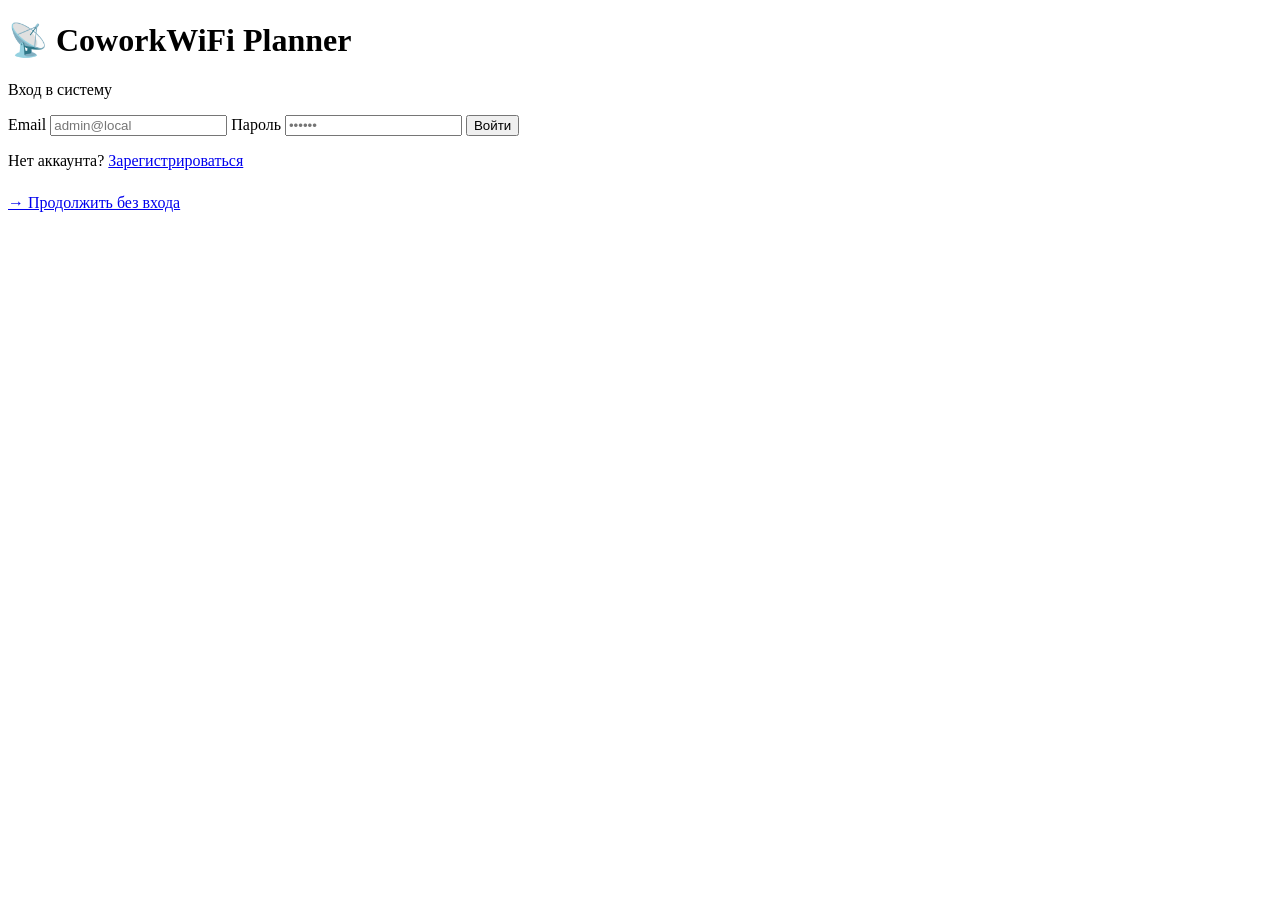
==== commit 1dd5d004: "ver 0.0.5 Unstable" ====
--- a/static/admin.html
+++ b/static/admin.html
@@ -1,27 +1,40 @@
 <!DOCTYPE html>
-<html lang="ru">
+<html lang="ru" data-theme="dark">
 <head>
 <meta charset="UTF-8">
 <meta name="viewport" content="width=device-width, initial-scale=1.0">
 <title>Админ-панель — CoworkWiFi Planner</title>
-<link rel="stylesheet" href="/static/css/style.css">
+<link rel="stylesheet" href="/static/style.css">
+<script>
+  (function () {
+    var t = localStorage.getItem('cw_theme') || 'dark';
+    document.documentElement.setAttribute('data-theme', t);
+  })();
+</script>
 </head>
-<body class="admin-page">
-<header class="topbar">
-  <div class="logo">📡 CoworkWiFi Planner</div>
-  <nav>
-    <a href="/static/index.html">Главная</a>
-    <a href="/static/editor.html">Редактор</a>
-    <a href="/static/measurements.html">Измерения</a>
-    <a href="/static/admin.html" class="active">Админ</a>
-  </nav>
-  <div class="user-info">
-    <span id="userName"></span>
-    <button id="logoutBtn" class="btn">Выйти</button>
+<body class="admin-page scroll-page">
+
+<!-- ═══════════ ТОПБАР ═══════════ -->
+<header class="topbar-drawing">
+  <div class="topbar-left">
+    <a class="brand" href="/static/index.html">📡 CoworkWiFi Planner</a>
+    <div style="display:flex;gap:2px;margin-left:16px">
+      <a class="menu-item" href="/static/index.html">Главная</a>
+      <a class="menu-item" href="/static/editor.html">Редактор</a>
+      <a class="menu-item" href="/static/measurements.html">Измерения</a>
+      <a class="menu-item active" href="/static/admin.html">Админ</a>
+    </div>
+  </div>
+  <div class="spacer"></div>
+  <div class="topbar-right">
+    <button class="btn-icon" id="themeToggle" title="Сменить тему">☀</button>
+    <span class="zoom-label" id="userName" style="min-width:auto;padding:0 8px"></span>
+    <button class="btn-icon" id="logoutBtn" title="Выйти">⏻</button>
   </div>
 </header>
 
-<main class="container" style="max-width:1300px">
+<!-- ═══════════ КОНТЕНТ ═══════════ -->
+<main class="admin-container">
   <h1>Панель администратора</h1>
 
   <div class="tabs">
@@ -31,7 +44,7 @@
     <button class="tab" data-tab="audit">📜 Журнал действий</button>
   </div>
 
-  <!-- ОБЗОР -->
+  <!-- Обзор -->
   <section id="tab-dashboard">
     <div class="metric-grid" id="metricGrid"></div>
     <div class="chart-row">
@@ -56,9 +69,9 @@
     </div>
   </section>
 
-  <!-- ПОЛЬЗОВАТЕЛИ -->
+  <!-- Пользователи -->
   <section id="tab-users" style="display:none">
-    <div class="toolbar">
+    <div class="toolbar-bar">
       <h2>Пользователи</h2>
       <button class="btn-primary-sm" id="addUserBtn">➕ Добавить пользователя</button>
     </div>
@@ -66,8 +79,9 @@
       <table class="table" id="usersTable">
         <thead>
           <tr>
-            <th>ID</th><th>ФИО</th><th>Email</th><th>Роль</th>
-            <th>Статус</th><th>Зарегистрирован</th><th>Последний вход</th>
+            <th>ID</th><th>ФИО</th><th>Email</th>
+            <th>Роль</th><th>Статус</th>
+            <th>Зарегистрирован</th><th>Последний вход</th>
             <th>Действия</th>
           </tr>
         </thead>
@@ -76,17 +90,19 @@
     </div>
   </section>
 
-  <!-- ПРОЕКТЫ -->
+  <!-- Проекты -->
   <section id="tab-projects" style="display:none">
-    <div class="toolbar">
+    <div class="toolbar-bar">
       <h2>Все проекты</h2>
     </div>
     <div class="table-wrap">
       <table class="table" id="projectsTable">
         <thead>
           <tr>
-            <th>ID</th><th>Название</th><th>Владелец</th><th>Размер</th>
-            <th>Элементов</th><th>Устройств</th><th>AP</th><th>Создан</th><th></th>
+            <th>ID</th><th>Название</th><th>Владелец</th>
+            <th>Размер</th><th>Элементов</th>
+            <th>Устройств</th><th>AP</th>
+            <th>Создан</th><th></th>
           </tr>
         </thead>
         <tbody></tbody>
@@ -94,18 +110,18 @@
     </div>
   </section>
 
-  <!-- ЖУРНАЛ -->
+  <!-- Журнал -->
   <section id="tab-audit" style="display:none">
-    <div class="toolbar">
+    <div class="toolbar-bar">
       <h2>Журнал действий</h2>
-      <button class="btn-sm" id="refreshAudit">🔄 Обновить</button>
+      <button class="btn-primary-sm" id="refreshAudit">🔄 Обновить</button>
     </div>
     <div class="table-wrap">
       <table class="table" id="auditTable">
         <thead>
           <tr>
-            <th>Время</th><th>Пользователь</th><th>Действие</th>
-            <th>Сущность</th><th>ID</th>
+            <th>Время</th><th>Пользователь</th>
+            <th>Действие</th><th>Сущность</th><th>ID</th>
           </tr>
         </thead>
         <tbody></tbody>
@@ -114,7 +130,7 @@
   </section>
 </main>
 
-<!-- МОДАЛКА добавления пользователя -->
+<!-- ═══════════ МОДАЛКА: НОВЫЙ ПОЛЬЗОВАТЕЛЬ ═══════════ -->
 <div class="modal-mask" id="userModal">
   <div class="modal">
     <h2>Новый пользователь</h2>
@@ -138,7 +154,19 @@
 </div>
 
 <script src="/static/js/api.js"></script>
-<script src="/static/js/report.js"></script>
 <script src="/static/js/admin.js"></script>
+<script>
+  (function () {
+    var btn = document.getElementById('themeToggle');
+    if (!btn) return;
+    btn.textContent = document.documentElement.getAttribute('data-theme') === 'dark' ? '☀' : '🌙';
+    btn.addEventListener('click', function () {
+      var next = document.documentElement.getAttribute('data-theme') === 'dark' ? 'light' : 'dark';
+      document.documentElement.setAttribute('data-theme', next);
+      localStorage.setItem('cw_theme', next);
+      btn.textContent = next === 'dark' ? '☀' : '🌙';
+    });
+  })();
+</script>
 </body>
 </html>
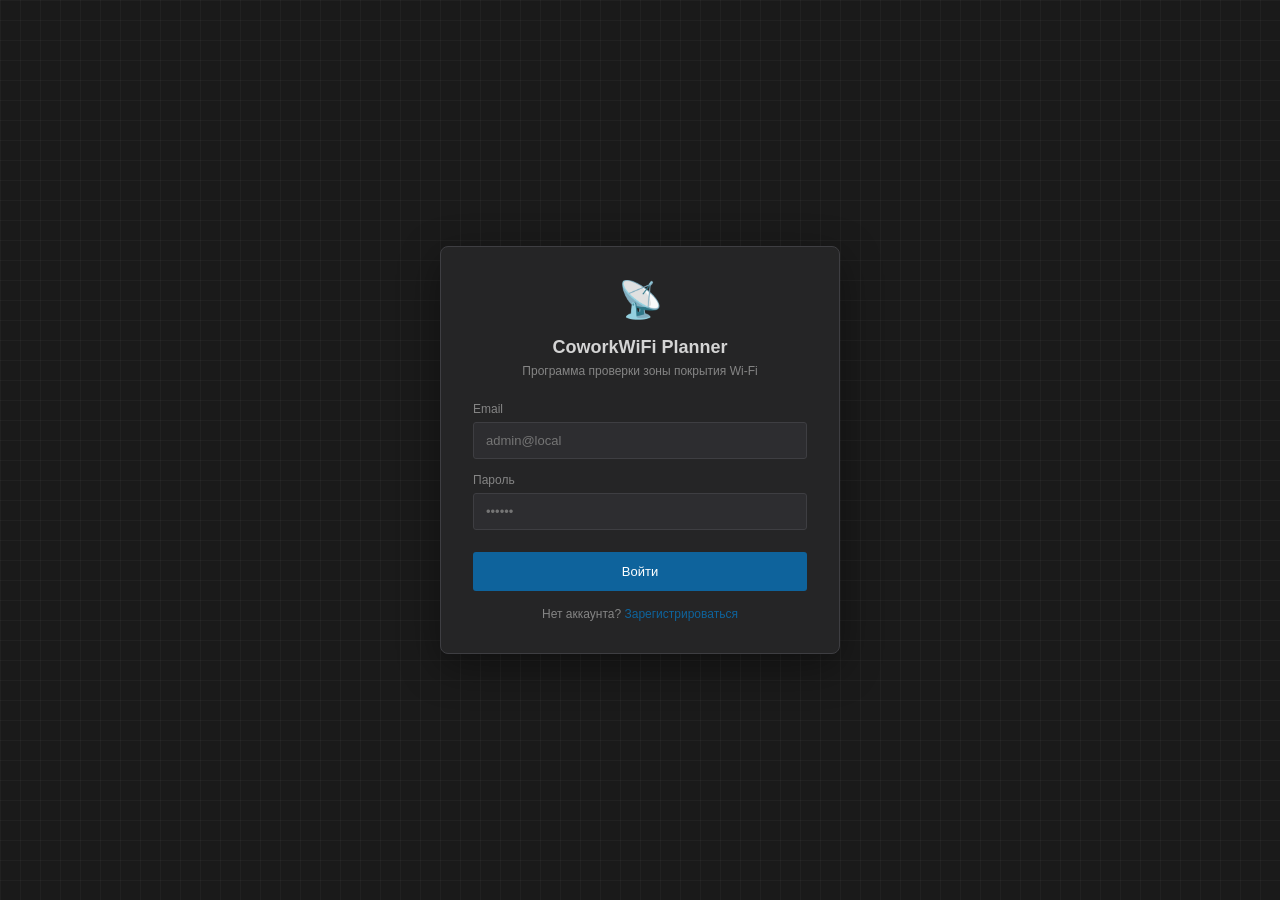
==== commit 5de24d40: "ver 0.1.1 beta" ====
--- a/static/admin.html
+++ b/static/admin.html
@@ -4,142 +4,110 @@
 <meta charset="UTF-8">
 <meta name="viewport" content="width=device-width, initial-scale=1.0">
 <title>Админ-панель — CoworkWiFi Planner</title>
-<link rel="stylesheet" href="/static/style.css">
+<link rel="icon" href="data:,">
+<link rel="stylesheet" href="/static/css/style.css">
 <script>
-  (function () {
-    var t = localStorage.getItem('cw_theme') || 'dark';
-    document.documentElement.setAttribute('data-theme', t);
-  })();
+  var t = localStorage.getItem('cw_theme') || 'dark';
+  document.documentElement.setAttribute('data-theme', t);
 </script>
 </head>
-<body class="admin-page scroll-page">
-
-<!-- ═══════════ ТОПБАР ═══════════ -->
+<body>
+
 <header class="topbar-drawing">
   <div class="topbar-left">
-    <a class="brand" href="/static/index.html">📡 CoworkWiFi Planner</a>
-    <div style="display:flex;gap:2px;margin-left:16px">
-      <a class="menu-item" href="/static/index.html">Главная</a>
-      <a class="menu-item" href="/static/editor.html">Редактор</a>
-      <a class="menu-item" href="/static/measurements.html">Измерения</a>
-      <a class="menu-item active" href="/static/admin.html">Админ</a>
-    </div>
+    <span class="brand">📡 CoworkWiFi Planner</span>
+    <a class="menu-item" href="/static/index.html">Главная</a>
+    <a class="menu-item" href="/static/editor.html">Редактор</a>
+    <a class="menu-item" href="/static/measurements.html">Измерения</a>
+    <a class="menu-item active" href="/static/admin.html">Админ</a>
   </div>
   <div class="spacer"></div>
   <div class="topbar-right">
-    <button class="btn-icon" id="themeToggle" title="Сменить тему">☀</button>
-    <span class="zoom-label" id="userName" style="min-width:auto;padding:0 8px"></span>
+    <button class="btn-icon" id="themeToggle" title="Тема">☀</button>
+    <div class="avatar" id="userAvatar">?</div>
+    <span class="brand" id="userName" style="font-size:12px;font-weight:400;color:var(--text-dim)"></span>
     <button class="btn-icon" id="logoutBtn" title="Выйти">⏻</button>
   </div>
 </header>
 
-<!-- ═══════════ КОНТЕНТ ═══════════ -->
-<main class="admin-container">
+<main class="container">
   <h1>Панель администратора</h1>
 
   <div class="tabs">
     <button class="tab active" data-tab="dashboard">📊 Обзор</button>
     <button class="tab" data-tab="users">👥 Пользователи</button>
     <button class="tab" data-tab="projects">📁 Проекты</button>
-    <button class="tab" data-tab="audit">📜 Журнал действий</button>
+    <button class="tab" data-tab="audit">📜 Журнал</button>
   </div>
 
-  <!-- Обзор -->
   <section id="tab-dashboard">
     <div class="metric-grid" id="metricGrid"></div>
     <div class="chart-row">
-      <div class="chart-box">
-        <h3>Регистрации за 7 дней</h3>
-        <div class="bar-chart" id="regChart"></div>
-      </div>
-      <div class="chart-box">
-        <h3>Проекты за 7 дней</h3>
-        <div class="bar-chart" id="projChart"></div>
-      </div>
+      <div class="chart-box"><h3>Регистрации за 7 дней</h3><div class="bar-chart" id="regChart"></div></div>
+      <div class="chart-box"><h3>Проекты за 7 дней</h3><div class="bar-chart" id="projChart"></div></div>
     </div>
     <div class="chart-row">
-      <div class="chart-box">
-        <h3>Распределение по ролям</h3>
-        <div id="roleChart"></div>
-      </div>
-      <div class="chart-box">
-        <h3>Содержимое проектов</h3>
-        <div id="contentChart"></div>
-      </div>
+      <div class="chart-box"><h3>Роли</h3><div id="roleChart"></div></div>
+      <div class="chart-box"><h3>Содержимое проектов</h3><div id="contentChart"></div></div>
     </div>
   </section>
 
-  <!-- Пользователи -->
   <section id="tab-users" style="display:none">
     <div class="toolbar-bar">
       <h2>Пользователи</h2>
-      <button class="btn-primary-sm" id="addUserBtn">➕ Добавить пользователя</button>
+      <button class="btn-primary-sm" id="addUserBtn">➕ Добавить</button>
     </div>
     <div class="table-wrap">
       <table class="table" id="usersTable">
-        <thead>
-          <tr>
-            <th>ID</th><th>ФИО</th><th>Email</th>
-            <th>Роль</th><th>Статус</th>
-            <th>Зарегистрирован</th><th>Последний вход</th>
-            <th>Действия</th>
-          </tr>
-        </thead>
+        <thead><tr>
+          <th>ID</th><th>ФИО</th><th>Email</th><th>Роль</th>
+          <th>Статус</th><th>Регистрация</th><th>Последний вход</th><th></th>
+        </tr></thead>
         <tbody></tbody>
       </table>
     </div>
   </section>
 
-  <!-- Проекты -->
   <section id="tab-projects" style="display:none">
-    <div class="toolbar-bar">
-      <h2>Все проекты</h2>
-    </div>
+    <div class="toolbar-bar"><h2>Все проекты</h2></div>
     <div class="table-wrap">
       <table class="table" id="projectsTable">
-        <thead>
-          <tr>
-            <th>ID</th><th>Название</th><th>Владелец</th>
-            <th>Размер</th><th>Элементов</th>
-            <th>Устройств</th><th>AP</th>
-            <th>Создан</th><th></th>
-          </tr>
-        </thead>
+        <thead><tr>
+          <th>ID</th><th>Название</th><th>Владелец</th><th>Размер</th>
+          <th>Элем.</th><th>Устр.</th><th>AP</th><th>Создан</th><th></th>
+        </tr></thead>
         <tbody></tbody>
       </table>
     </div>
   </section>
 
-  <!-- Журнал -->
   <section id="tab-audit" style="display:none">
     <div class="toolbar-bar">
       <h2>Журнал действий</h2>
-      <button class="btn-primary-sm" id="refreshAudit">🔄 Обновить</button>
+      <button class="btn" id="refreshAudit">🔄 Обновить</button>
     </div>
     <div class="table-wrap">
       <table class="table" id="auditTable">
-        <thead>
-          <tr>
-            <th>Время</th><th>Пользователь</th>
-            <th>Действие</th><th>Сущность</th><th>ID</th>
-          </tr>
-        </thead>
+        <thead><tr><th>Время</th><th>Пользователь</th><th>Действие</th><th>Сущность</th><th>ID</th></tr></thead>
         <tbody></tbody>
       </table>
     </div>
   </section>
 </main>
 
-<!-- ═══════════ МОДАЛКА: НОВЫЙ ПОЛЬЗОВАТЕЛЬ ═══════════ -->
+<footer class="drawing-footer">
+  <span>📡 CoworkWiFi Planner</span>
+  <span>Панель администратора</span>
+  <span>Скрыпкин М. Ю. · СИП-323/24</span>
+</footer>
+
+<!-- Модалка добавления пользователя -->
 <div class="modal-mask" id="userModal">
   <div class="modal">
     <h2>Новый пользователь</h2>
-    <label>ФИО</label>
-    <input type="text" id="nuName" placeholder="Иван Иванов">
-    <label>Email</label>
-    <input type="email" id="nuEmail" placeholder="user@example.com">
-    <label>Пароль</label>
-    <input type="password" id="nuPassword" placeholder="минимум 6 символов">
+    <label>ФИО</label><input type="text" id="nuName" placeholder="Иван Иванов">
+    <label>Email</label><input type="email" id="nuEmail" placeholder="user@example.com">
+    <label>Пароль</label><input type="password" id="nuPassword" placeholder="минимум 6 символов">
     <label>Роль</label>
     <select id="nuRole">
       <option value="analyst">Аналитик</option>
@@ -154,19 +122,252 @@
 </div>
 
 <script src="/static/js/api.js"></script>
-<script src="/static/js/admin.js"></script>
+<script src="/static/js/report.js"></script>
 <script>
-  (function () {
-    var btn = document.getElementById('themeToggle');
-    if (!btn) return;
-    btn.textContent = document.documentElement.getAttribute('data-theme') === 'dark' ? '☀' : '🌙';
-    btn.addEventListener('click', function () {
-      var next = document.documentElement.getAttribute('data-theme') === 'dark' ? 'light' : 'dark';
-      document.documentElement.setAttribute('data-theme', next);
-      localStorage.setItem('cw_theme', next);
-      btn.textContent = next === 'dark' ? '☀' : '🌙';
-    });
-  })();
+(function () {
+  // Тема
+  var themeBtn = document.getElementById('themeToggle');
+  themeBtn.textContent = (localStorage.getItem('cw_theme') || 'dark') === 'dark' ? '☀' : '🌙';
+  themeBtn.addEventListener('click', function () {
+    var next = document.documentElement.getAttribute('data-theme') === 'dark' ? 'light' : 'dark';
+    document.documentElement.setAttribute('data-theme', next);
+    localStorage.setItem('cw_theme', next);
+    themeBtn.textContent = next === 'dark' ? '☀' : '🌙';
+  });
+
+  var me = null;
+
+  if (!API.getToken()) { window.location.href = '/static/login.html'; return; }
+
+  API.get('/api/auth/me').then(function (u) {
+    me = u;
+    document.getElementById('userName').textContent = u.full_name;
+    document.getElementById('userAvatar').textContent =
+      (u.full_name || '?').split(' ').map(function (s) { return s[0] || ''; }).join('').slice(0, 2).toUpperCase();
+    if (u.role !== 'admin') {
+      alert('Доступ только для администратора');
+      window.location.href = '/static/index.html';
+      return;
+    }
+    init();
+  }).catch(function () {
+    API.clearToken();
+    window.location.href = '/static/login.html';
+  });
+
+  document.getElementById('logoutBtn').addEventListener('click', function () {
+    API.clearToken();
+    window.location.href = '/static/login.html';
+  });
+
+  function init() {
+    document.querySelectorAll('.tab').forEach(function (t) {
+      t.addEventListener('click', function () {
+        document.querySelectorAll('.tab').forEach(function (x) { x.classList.remove('active'); });
+        t.classList.add('active');
+        var tab = t.dataset.tab;
+        ['dashboard', 'users', 'projects', 'audit'].forEach(function (name) {
+          document.getElementById('tab-' + name).style.display = (name === tab) ? '' : 'none';
+        });
+        if (tab === 'dashboard') loadMetrics();
+        if (tab === 'users') loadUsers();
+        if (tab === 'projects') loadProjects();
+        if (tab === 'audit') loadAudit();
+      });
+    });
+    loadMetrics();
+
+    var userModal = document.getElementById('userModal');
+    document.getElementById('addUserBtn').addEventListener('click', function () {
+      document.getElementById('nuName').value = '';
+      document.getElementById('nuEmail').value = '';
+      document.getElementById('nuPassword').value = '';
+      document.getElementById('nuRole').value = 'analyst';
+      userModal.classList.add('show');
+    });
+    document.getElementById('nuCancel').addEventListener('click', function () {
+      userModal.classList.remove('show');
+    });
+    document.getElementById('nuCreate').addEventListener('click', function () {
+      var data = {
+        full_name: document.getElementById('nuName').value.trim(),
+        email: document.getElementById('nuEmail').value.trim(),
+        password: document.getElementById('nuPassword').value,
+        role: document.getElementById('nuRole').value
+      };
+      if (!data.full_name || !data.email || data.password.length < 6) {
+        alert('Заполните все поля (пароль ≥ 6 символов)');
+        return;
+      }
+      API.post('/api/users/', data).then(function () {
+        userModal.classList.remove('show');
+        loadUsers();
+      }).catch(function (err) { alert(err.message); });
+    });
+
+    document.getElementById('refreshAudit').addEventListener('click', loadAudit);
+  }
+
+  function loadMetrics() {
+    API.get('/api/admin/metrics').then(function (m) {
+      document.getElementById('metricGrid').innerHTML =
+        card('Пользователей', m.users.total, m.users.active + ' активных', 'accent') +
+        card('Проектов', m.projects.total, m.projects.today + ' сегодня', '') +
+        card('AP', m.aps.total, 'всего', 'ok') +
+        card('Устройств', m.devices.total, 'техника + IoT', '') +
+        card('Элементов', m.elements.total, 'стены, мебель', 'warn');
+      barChart('regChart', m.registrations_7d, false);
+      barChart('projChart', m.projects_7d, true);
+      roleChart(m.users.by_role, m.users.total);
+      contentChart(m);
+    });
+  }
+
+  function card(label, value, sub, cls) {
+    return '<div class="metric-card ' + (cls || '') + '">' +
+      '<div class="label">' + label + '</div>' +
+      '<div class="value">' + value + '</div>' +
+      '<div class="sub">' + (sub || '') + '</div></div>';
+  }
+
+  function barChart(elId, data, green) {
+    var max = Math.max.apply(null, data.map(function (d) { return d.count; })) || 1;
+    document.getElementById(elId).innerHTML = data.map(function (d) {
+      var h = (d.count / max) * 100;
+      return '<div class="bar-col"><div class="bar-count">' + d.count + '</div>' +
+        '<div class="bar' + (green ? ' ok' : '') + '" style="height:' + h + '%"></div>' +
+        '<div class="bar-label">' + d.label + '</div></div>';
+    }).join('');
+  }
+
+  function roleChart(byRole, total) {
+    var roles = [
+      { key:'admin', name:'Админы', color:'#f44336' },
+      { key:'engineer', name:'Инженеры', color:'#2196f3' },
+      { key:'analyst', name:'Аналитики', color:'#9c27b0' }
+    ];
+    document.getElementById('roleChart').innerHTML = roles.map(function (r) {
+      var c = byRole[r.key] || 0;
+      var pct = total ? (c / total) * 100 : 0;
+      return '<div class="role-row"><div class="role-name">' + r.name + '</div>' +
+        '<div class="role-bar"><div class="role-fill" style="width:' + pct + '%;background:' + r.color + '"></div></div>' +
+        '<div class="role-count">' + c + '</div></div>';
+    }).join('');
+  }
+
+  function contentChart(m) {
+    var items = [
+      { name:'AP', count:m.aps.total, color:'#0e639c' },
+      { name:'Устройства', count:m.devices.total, color:'#2196f3' },
+      { name:'Элементы', count:m.elements.total, color:'#ff9800' }
+    ];
+    var max = Math.max.apply(null, items.map(function (i) { return i.count; })) || 1;
+    document.getElementById('contentChart').innerHTML = items.map(function (i) {
+      var pct = (i.count / max) * 100;
+      return '<div class="role-row"><div class="role-name">' + i.name + '</div>' +
+        '<div class="role-bar"><div class="role-fill" style="width:' + pct + '%;background:' + i.color + '"></div></div>' +
+        '<div class="role-count">' + i.count + '</div></div>';
+    }).join('');
+  }
+
+  function loadUsers() {
+    API.get('/api/users/').then(function (users) {
+      var tb = document.querySelector('#usersTable tbody');
+      tb.innerHTML = '';
+      users.forEach(function (u) {
+        var tr = document.createElement('tr');
+        var role = '<span class="badge ' + u.role + '">' + roleRu(u.role) + '</span>';
+        var status = u.is_active ? '<span class="badge active">активен</span>' : '<span class="badge blocked">блок</span>';
+        var self = me && me.id === u.id;
+        var actions = self ? '<span style="color:var(--text-dim);font-size:11px">(это вы)</span>'
+          : '<button class="btn-icon" data-act="role" data-id="' + u.id + '" title="Роль">🎭</button>' +
+            '<button class="btn-icon" data-act="block" data-id="' + u.id + '" title="Блок">' + (u.is_active?'🔒':'🔓') + '</button>' +
+            '<button class="btn-icon" data-act="delete" data-id="' + u.id + '" title="Удалить">🗑</button>';
+        tr.innerHTML = '<td>' + u.id + '</td><td>' + esc(u.full_name) + '</td>' +
+          '<td>' + esc(u.email) + '</td><td>' + role + '</td><td>' + status + '</td>' +
+          '<td>' + fmt(u.created_at) + '</td>' +
+          '<td>' + (u.last_login ? fmt(u.last_login) : '—') + '</td>' +
+          '<td style="white-space:nowrap">' + actions + '</td>';
+        tb.appendChild(tr);
+      });
+      tb.querySelectorAll('button[data-act]').forEach(function (b) {
+        b.addEventListener('click', function () {
+          var id = parseInt(b.dataset.id, 10);
+          var act = b.dataset.act;
+          var user = users.find(function (x) { return x.id === id; });
+          if (act === 'block') API.put('/api/users/' + id + '/block').then(loadUsers);
+          else if (act === 'delete') {
+            if (!confirm('Удалить ' + user.email + '?')) return;
+            API.del('/api/users/' + id).then(loadUsers).catch(function (e) { alert(e.message); });
+          } else if (act === 'role') {
+            var r = prompt('Роль (admin/engineer/analyst):', user.role);
+            if (!r) return;
+            API.put('/api/users/' + id + '/role?role=' + r).then(loadUsers).catch(function (e) { alert(e.message); });
+          }
+        });
+      });
+    });
+  }
+
+  function loadProjects() {
+    API.get('/api/admin/projects').then(function (list) {
+      var tb = document.querySelector('#projectsTable tbody');
+      tb.innerHTML = '';
+      if (!list.length) {
+        tb.innerHTML = '<tr><td colspan="9"><div class="empty"><div class="big">📁</div>Проектов нет</div></td></tr>';
+        return;
+      }
+      list.forEach(function (p) {
+        var tr = document.createElement('tr');
+        tr.innerHTML = '<td>' + p.id + '</td><td><b>' + esc(p.name) + '</b></td>' +
+          '<td>' + (p.owner_name ? esc(p.owner_name) : '—') + '</td>' +
+          '<td>' + p.width_m + '×' + p.height_m + ' м</td>' +
+          '<td>' + p.elements_count + '</td><td>' + p.devices_count + '</td><td>' + p.aps_count + '</td>' +
+          '<td>' + fmt(p.created_at) + '</td>' +
+          '<td><button class="btn-icon" data-del="' + p.id + '" title="Удалить">🗑</button></td>';
+        tb.appendChild(tr);
+      });
+      tb.querySelectorAll('button[data-del]').forEach(function (b) {
+        b.addEventListener('click', function () {
+          var id = parseInt(b.dataset.del, 10);
+          if (!confirm('Удалить проект #' + id + '?')) return;
+          API.del('/api/projects/' + id).then(loadProjects);
+        });
+      });
+    });
+  }
+
+  function loadAudit() {
+    API.get('/api/admin/audit-log?limit=100').then(function (logs) {
+      var tb = document.querySelector('#auditTable tbody');
+      tb.innerHTML = '';
+      if (!logs.length) {
+        tb.innerHTML = '<tr><td colspan="5"><div class="empty">Пусто</div></td></tr>';
+        return;
+      }
+      logs.forEach(function (l) {
+        var tr = document.createElement('tr');
+        tr.innerHTML = '<td>' + fmt(l.created_at) + '</td>' +
+          '<td>' + (l.user_name ? esc(l.user_name) : '—') + '</td>' +
+          '<td><code style="color:var(--accent)">' + esc(l.action) + '</code></td>' +
+          '<td>' + (l.entity || '—') + '</td><td>' + (l.entity_id || '—') + '</td>';
+        tb.appendChild(tr);
+      });
+    });
+  }
+
+  function roleRu(r) { return { admin:'Админ', engineer:'Инженер', analyst:'Аналитик' }[r] || r; }
+  function fmt(iso) {
+    if (!iso) return '—';
+    try {
+      var d = new Date(iso);
+      var p = function (n) { return n < 10 ? '0' + n : n; };
+      return p(d.getDate()) + '.' + p(d.getMonth()+1) + '.' + d.getFullYear() +
+        ' ' + p(d.getHours()) + ':' + p(d.getMinutes());
+    } catch (e) { return iso; }
+  }
+  function esc(s) { return String(s||'').replace(/&/g,'&amp;').replace(/</g,'&lt;').replace(/>/g,'&gt;'); }
+})();
 </script>
 </body>
 </html>
--- a/static/css/style.css
+++ b/static/css/style.css
@@ -0,0 +1,281 @@
+/* ============================================================
+   CoworkWiFi Planner — общий стиль страниц (как редактор)
+   Тёмная тема по умолчанию, светлая — по переключателю
+   ============================================================ */
+
+:root, [data-theme="dark"] {
+  --bg:#1e1e1e; --panel:#252526; --panel-2:#2d2d30; --border:#3e3e42;
+  --text:#d4d4d4; --text-dim:#858585; --accent:#0e639c; --accent-hover:#1177bb;
+  --green:#4caf50; --yellow:#ffc107; --orange:#ff9800; --red:#f44336;
+  --canvas:#1a1a1a; --grid:#2a2a2a;
+}
+[data-theme="light"] {
+  --bg:#f5f5f5; --panel:#ffffff; --panel-2:#f0f0f0; --border:#d4d4d4;
+  --text:#1e1e1e; --text-dim:#666; --accent:#0e639c; --accent-hover:#1177bb;
+  --canvas:#fafafa; --grid:#e0e0e0;
+}
+* { box-sizing:border-box; margin:0; padding:0; }
+html, body { min-height:100%;
+  font-family:'Segoe UI', Tahoma, sans-serif; font-size:13px;
+  background:var(--bg); color:var(--text); }
+
+a { color:var(--accent); text-decoration:none; }
+a:hover { text-decoration:underline; }
+
+/* ============ Верхняя панель ============ */
+.topbar-drawing { display:flex; align-items:center; gap:12px;
+  padding:8px 16px; background:var(--panel); border-bottom:1px solid var(--border);
+  position:sticky; top:0; z-index:10; }
+.topbar-left, .topbar-right { display:flex; align-items:center; gap:4px; }
+.brand { font-weight:600; color:var(--text); font-size:13px; }
+.spacer { flex:1; }
+.btn-icon { background:transparent; border:1px solid transparent; color:var(--text);
+  width:32px; height:32px; border-radius:3px; cursor:pointer; font-size:14px;
+  display:inline-flex; align-items:center; justify-content:center; }
+.btn-icon:hover { background:var(--panel-2); border-color:var(--border); }
+.btn-primary-sm { background:var(--accent); color:#fff; border:none; padding:6px 12px;
+  border-radius:3px; cursor:pointer; font-size:12px; text-decoration:none;
+  display:inline-flex; align-items:center; gap:4px; }
+.btn-primary-sm:hover { background:var(--accent-hover); text-decoration:none; color:#fff; }
+.btn-secondary { background:var(--panel-2); color:var(--text); border:1px solid var(--border);
+  padding:6px 12px; border-radius:3px; cursor:pointer; font-size:12px;
+  text-decoration:none; display:inline-flex; align-items:center; gap:4px; }
+.btn-secondary:hover { background:var(--border); text-decoration:none; color:var(--text); }
+.avatar { width:26px; height:26px; border-radius:50%; background:var(--accent);
+  color:#fff; display:flex; align-items:center; justify-content:center;
+  font-size:10px; font-weight:700; }
+.sep { color:var(--border); }
+
+.menu-item { padding:5px 10px; font-size:12px; color:var(--text-dim);
+  text-decoration:none; border-radius:3px; }
+.menu-item:hover { background:var(--panel-2); color:var(--text); text-decoration:none; }
+.menu-item.active { background:var(--accent); color:#fff; }
+
+/* ============ Контейнер ============ */
+.container { max-width:1200px; margin:0 auto; padding:32px 20px; }
+.container-narrow { max-width:800px; margin:0 auto; padding:32px 20px; }
+
+h1 { font-size:20px; margin-bottom:16px; font-weight:600; }
+h2 { font-size:16px; margin-bottom:14px; font-weight:600; }
+h3 { font-size:14px; margin-bottom:10px; font-weight:600; }
+
+/* ============ Кнопки ============ */
+.btn { background:var(--panel-2); color:var(--text); border:1px solid var(--border);
+  padding:8px 14px; border-radius:3px; cursor:pointer; font-size:12px;
+  display:inline-flex; align-items:center; gap:6px; }
+.btn:hover { background:var(--border); }
+.btn-primary { background:var(--accent); color:#fff; border:none;
+  padding:10px 20px; border-radius:3px; cursor:pointer; font-size:13px;
+  font-weight:500; display:inline-flex; align-items:center; gap:6px; }
+.btn-primary:hover { background:var(--accent-hover); }
+
+/* ============ Карточки ============ */
+.card { background:var(--panel); border:1px solid var(--border);
+  border-radius:6px; padding:20px; margin-bottom:16px; }
+.card h3 { color:var(--text); }
+
+/* ============ Таблицы ============ */
+.table-wrap { background:var(--panel); border:1px solid var(--border);
+  border-radius:6px; overflow:hidden; }
+.table { width:100%; border-collapse:collapse; font-size:12px; color:var(--text); }
+.table th, .table td { padding:10px 14px; text-align:left;
+  border-bottom:1px solid var(--border); }
+.table th { background:var(--panel-2); font-weight:600; color:var(--text-dim);
+  font-size:11px; text-transform:uppercase; letter-spacing:.5px; }
+.table tr:last-child td { border-bottom:none; }
+.table tr:hover td { background:var(--panel-2); }
+
+/* ============ Бейджи ============ */
+.badge { display:inline-block; padding:3px 9px; border-radius:10px;
+  font-size:10px; font-weight:700; text-transform:uppercase; }
+.badge.admin { background:#f4433620; color:#f44336; }
+.badge.engineer { background:#2196f320; color:#2196f3; }
+.badge.analyst { background:#9c27b020; color:#9c27b0; }
+.badge.active { background:#4caf5020; color:#4caf50; }
+.badge.blocked { background:#f4433620; color:#f44336; }
+
+/* ============ Формы ============ */
+.form-row { margin-bottom:14px; }
+.form-row label { display:block; font-size:12px; color:var(--text-dim);
+  margin-bottom:6px; font-weight:500; }
+.form-row input, .form-row select, .form-row textarea {
+  width:100%; background:var(--panel-2); border:1px solid var(--border);
+  color:var(--text); padding:8px 10px; border-radius:3px; font-size:13px;
+  outline:none; font-family:inherit;
+}
+.form-row input:focus, .form-row select:focus, .form-row textarea:focus {
+  border-color:var(--accent);
+}
+
+/* ============ Модалки ============ */
+.modal-mask { position:fixed; inset:0; background:rgba(0,0,0,.6);
+  display:none; align-items:center; justify-content:center; z-index:100; }
+.modal-mask.show { display:flex; }
+.modal { background:var(--panel); border:1px solid var(--border);
+  border-radius:6px; padding:24px; width:420px; max-width:90vw; color:var(--text); }
+.modal h2 { font-size:16px; margin-bottom:16px; }
+.modal label { display:block; font-size:11px; color:var(--text-dim);
+  margin:10px 0 4px; }
+.modal input, .modal select {
+  width:100%; background:var(--panel-2); border:1px solid var(--border);
+  color:var(--text); padding:8px 10px; border-radius:3px; font-size:13px; outline:none; }
+.modal-btns { display:flex; justify-content:flex-end; gap:8px; margin-top:20px; }
+.modal-btns button { padding:8px 16px; border-radius:3px; cursor:pointer;
+  font-size:12px; border:1px solid var(--border); background:var(--panel-2);
+  color:var(--text); }
+.modal-btns button.ok { background:var(--accent); border-color:var(--accent); color:#fff; }
+.modal-btns button.ok:hover { background:var(--accent-hover); }
+.modal-btns button.cancel:hover { background:var(--border); }
+
+/* ============ АВТОРИЗАЦИЯ ============ */
+.auth-page { display:flex; align-items:center; justify-content:center;
+  min-height:100vh; background:var(--canvas);
+  background-image:
+    linear-gradient(rgba(255,255,255,.03) 1px, transparent 1px),
+    linear-gradient(90deg, rgba(255,255,255,.03) 1px, transparent 1px);
+  background-size:20px 20px;
+  padding:20px;
+}
+[data-theme="light"] .auth-page {
+  background-image:
+    linear-gradient(rgba(0,0,0,.03) 1px, transparent 1px),
+    linear-gradient(90deg, rgba(0,0,0,.03) 1px, transparent 1px);
+}
+.auth-card { background:var(--panel); border:1px solid var(--border);
+  border-radius:8px; padding:32px; width:100%; max-width:400px;
+  box-shadow:0 12px 40px rgba(0,0,0,.4); }
+.auth-card .logo { font-size:36px; text-align:center; margin-bottom:16px; }
+.auth-card h1 { font-size:18px; text-align:center; margin-bottom:6px; }
+.auth-card .subtitle { text-align:center; color:var(--text-dim);
+  font-size:12px; margin-bottom:24px; }
+.auth-card label { display:block; font-size:12px; color:var(--text-dim);
+  margin-bottom:14px; }
+.auth-card input, .auth-card select {
+  width:100%; background:var(--panel-2); border:1px solid var(--border);
+  color:var(--text); padding:10px 12px; border-radius:3px; margin-top:6px;
+  font-size:13px; outline:none; }
+.auth-card input:focus, .auth-card select:focus { border-color:var(--accent); }
+.auth-card button[type="submit"] { width:100%; margin-top:8px; padding:12px;
+  background:var(--accent); color:#fff; border:none; border-radius:3px;
+  cursor:pointer; font-size:13px; font-weight:500; }
+.auth-card button[type="submit"]:hover { background:var(--accent-hover); }
+.auth-card .hint { text-align:center; font-size:12px; color:var(--text-dim);
+  margin-top:16px; }
+.auth-card .hint a { color:var(--accent); font-weight:500; }
+.msg { margin-top:12px; text-align:center; font-size:12px; padding:8px;
+  border-radius:3px; display:none; }
+.msg.show { display:block; }
+.msg.error { background:#f4433620; color:#f44336; }
+.msg.success { background:#4caf5020; color:#4caf50; }
+
+/* ============ ГЛАВНАЯ ============ */
+.hero { text-align:center; padding:60px 20px 40px; }
+.hero .logo { font-size:64px; margin-bottom:16px; }
+.hero h1 { font-size:32px; font-weight:700; margin-bottom:12px;
+  letter-spacing:-.5px; }
+.hero .subtitle { font-size:15px; color:var(--text-dim); max-width:600px;
+  margin:0 auto 32px; line-height:1.6; }
+.hero-actions { display:flex; gap:12px; justify-content:center; flex-wrap:wrap; }
+.hero-btn { padding:14px 32px; font-size:14px; border-radius:4px;
+  background:var(--accent); color:#fff; border:none; cursor:pointer;
+  text-decoration:none; display:inline-flex; align-items:center; gap:8px;
+  font-weight:500; transition:transform .15s, background .15s; }
+.hero-btn:hover { background:var(--accent-hover); transform:translateY(-2px);
+  text-decoration:none; color:#fff; }
+
+.features { display:grid; grid-template-columns:repeat(auto-fit, minmax(240px, 1fr));
+  gap:16px; margin-top:40px; }
+.feature { background:var(--panel); border:1px solid var(--border);
+  border-radius:6px; padding:20px; transition:border-color .15s; }
+.feature:hover { border-color:var(--accent); }
+.feature-icon { font-size:24px; margin-bottom:10px; }
+.feature h3 { font-size:14px; margin-bottom:6px; }
+.feature p { font-size:12px; color:var(--text-dim); line-height:1.5; }
+
+.about-card { background:var(--panel); border:1px solid var(--border);
+  border-radius:6px; padding:24px; margin-top:32px; text-align:center; }
+.about-card .uni { font-size:11px; text-transform:uppercase;
+  letter-spacing:1px; color:var(--accent); font-weight:700; margin-bottom:12px; }
+.about-card h2 { font-size:16px; margin-bottom:14px; line-height:1.4; }
+.about-card p { font-size:12px; color:var(--text-dim); line-height:1.6;
+  margin-bottom:10px; }
+.about-divider { width:60px; height:2px; background:var(--accent);
+  margin:18px auto; }
+.author-info { display:flex; justify-content:center; gap:32px;
+  flex-wrap:wrap; margin-top:16px; }
+.author-item .lbl { font-size:10px; text-transform:uppercase; color:var(--text-dim);
+  letter-spacing:.5px; margin-bottom:4px; }
+.author-item .val { font-size:13px; font-weight:600; color:var(--text); }
+
+/* ============ АДМИН-ПАНЕЛЬ ============ */
+.tabs { display:flex; gap:0; border-bottom:1px solid var(--border);
+  margin-bottom:24px; }
+.tab { padding:10px 20px; background:transparent; border:none;
+  color:var(--text-dim); cursor:pointer; font-size:13px;
+  border-bottom:2px solid transparent; margin-bottom:-1px; }
+.tab:hover { color:var(--text); }
+.tab.active { color:var(--text); border-bottom-color:var(--accent); }
+
+.metric-grid { display:grid;
+  grid-template-columns:repeat(auto-fit, minmax(180px, 1fr));
+  gap:14px; margin-bottom:24px; }
+.metric-card { background:var(--panel); border:1px solid var(--border);
+  border-radius:6px; padding:16px; }
+.metric-card .label { font-size:10px; text-transform:uppercase;
+  letter-spacing:.5px; color:var(--text-dim); margin-bottom:6px; font-weight:600; }
+.metric-card .value { font-size:24px; font-weight:700; color:var(--text);
+  line-height:1; }
+.metric-card .sub { font-size:11px; color:var(--text-dim); margin-top:6px; }
+.metric-card.accent { border-left:3px solid var(--accent); }
+.metric-card.ok { border-left:3px solid var(--green); }
+.metric-card.warn { border-left:3px solid var(--yellow); }
+
+.chart-row { display:grid; grid-template-columns:1fr 1fr; gap:16px;
+  margin-bottom:24px; }
+.chart-box { background:var(--panel); border:1px solid var(--border);
+  border-radius:6px; padding:16px; }
+.chart-box h3 { font-size:12px; margin-bottom:14px; color:var(--text-dim);
+  text-transform:uppercase; letter-spacing:.5px; }
+.bar-chart { display:flex; align-items:flex-end; gap:6px; height:120px;
+  padding-top:8px; }
+.bar-col { flex:1; display:flex; flex-direction:column;
+  align-items:center; justify-content:flex-end; height:100%; }
+.bar-col .bar { width:100%; background:var(--accent); border-radius:2px 2px 0 0;
+  min-height:2px; transition:height .3s; }
+.bar-col .bar.ok { background:var(--green); }
+.bar-col .bar-count { font-size:10px; color:var(--accent); font-weight:700;
+  margin-bottom:2px; }
+.bar-col .bar-label { font-size:10px; color:var(--text-dim); margin-top:6px; }
+
+.role-row { display:flex; align-items:center; gap:10px; margin-bottom:10px;
+  font-size:12px; }
+.role-row .role-name { width:90px; color:var(--text-dim); }
+.role-row .role-bar { flex:1; height:8px; background:var(--panel-2);
+  border-radius:4px; overflow:hidden; }
+.role-row .role-fill { height:100%; border-radius:4px; transition:width .3s; }
+.role-row .role-count { width:36px; text-align:right; font-weight:600; }
+
+.toolbar-bar { display:flex; justify-content:space-between;
+  align-items:center; margin-bottom:14px; }
+.toolbar-bar h2 { font-size:15px; margin:0; }
+
+.empty { text-align:center; padding:40px 20px; color:var(--text-dim);
+  font-size:12px; }
+.empty .big { font-size:36px; opacity:.4; margin-bottom:8px; }
+
+/* ============ Футер ============ */
+.drawing-footer { display:flex; justify-content:space-between;
+  padding:8px 16px; border-top:1px solid var(--border);
+  background:var(--panel); font-size:10px; color:var(--text-dim);
+  text-transform:uppercase; letter-spacing:.5px; margin-top:40px; }
+
+/* ============ Скроллбар ============ */
+::-webkit-scrollbar { width:8px; height:8px; }
+::-webkit-scrollbar-track { background:var(--panel); }
+::-webkit-scrollbar-thumb { background:var(--border); border-radius:4px; }
+::-webkit-scrollbar-thumb:hover { background:#4f4f4f; }
+
+@media (max-width: 700px) {
+  .chart-row { grid-template-columns:1fr; }
+  .hero h1 { font-size:24px; }
+}
